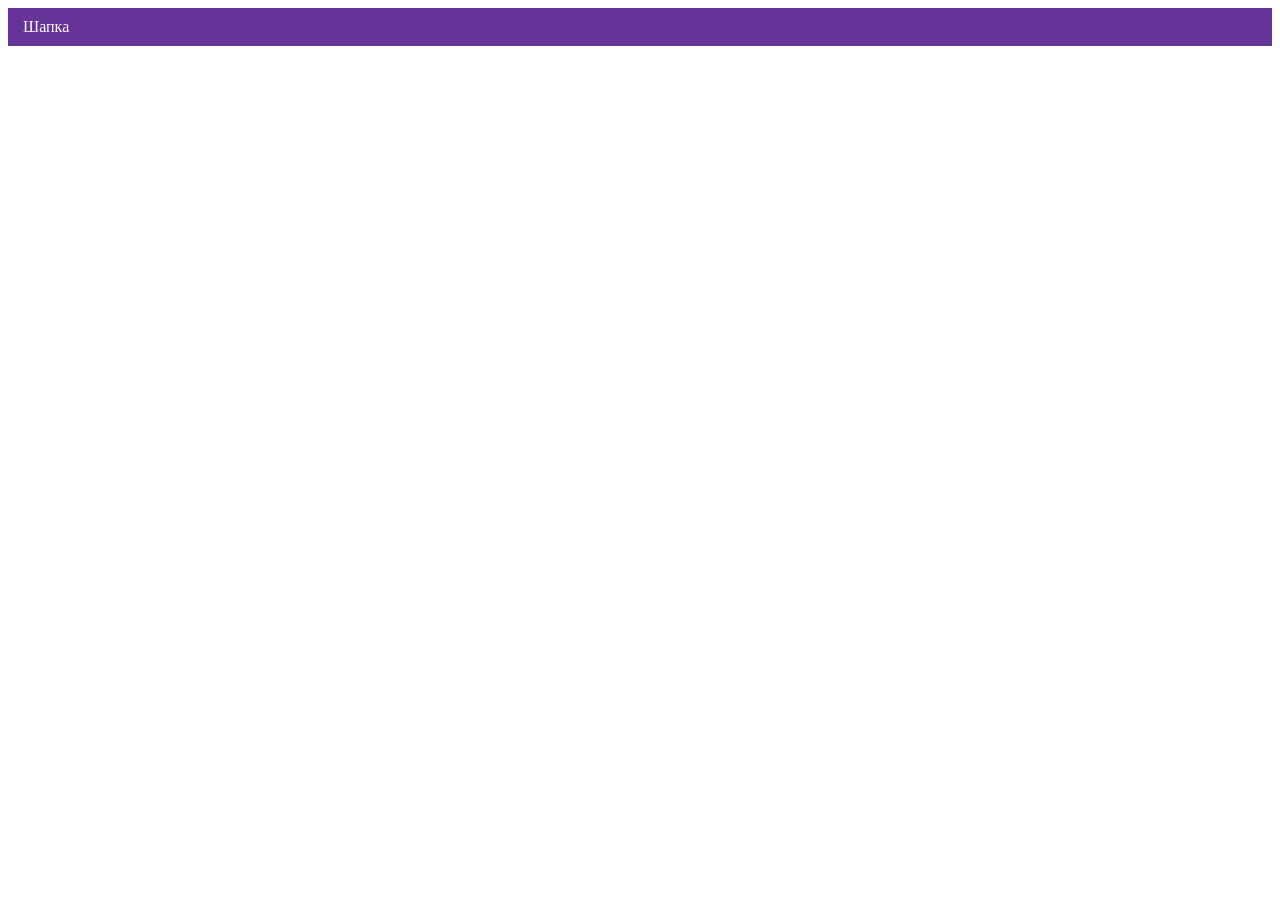
==== index.html @ 8f1eb262 "Deploying to gh-pages from @ htmlacademy-adaptive/2653045-cat-energy-2@f015c05406b6bfa0b7030d5f09952" ====
<!DOCTYPE html><html class="page" lang="ru"><head><meta charset="UTF-8"><title>Название проекта</title><meta name="viewport" content="width=device-width,initial-scale=1"><link rel="stylesheet" href="styles/styles.css"><script src="scripts/index.js" defer="defer"></script></head><body class="page__body"><header class="header">Шапка</header></body></html>
---- styles/styles.css ----
.header{color:#fff;background-color:#639;padding:10px 15px}
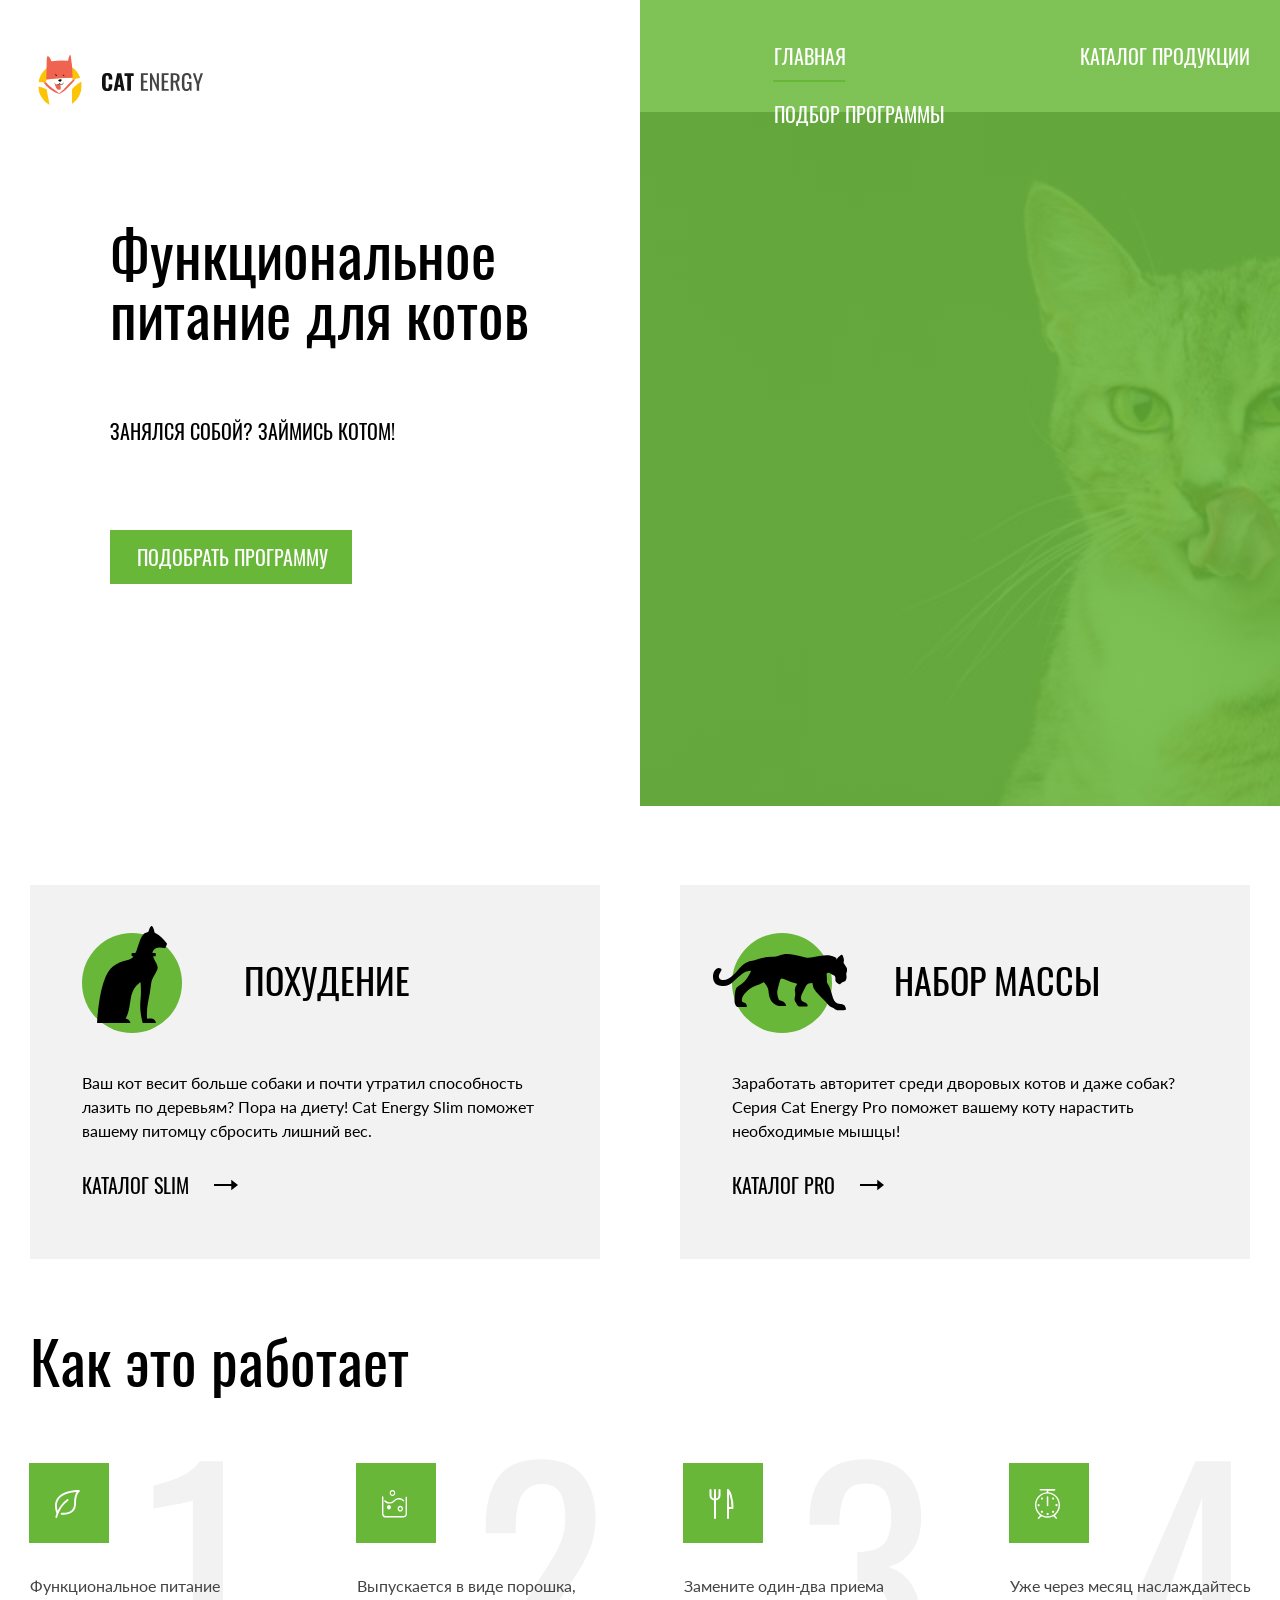
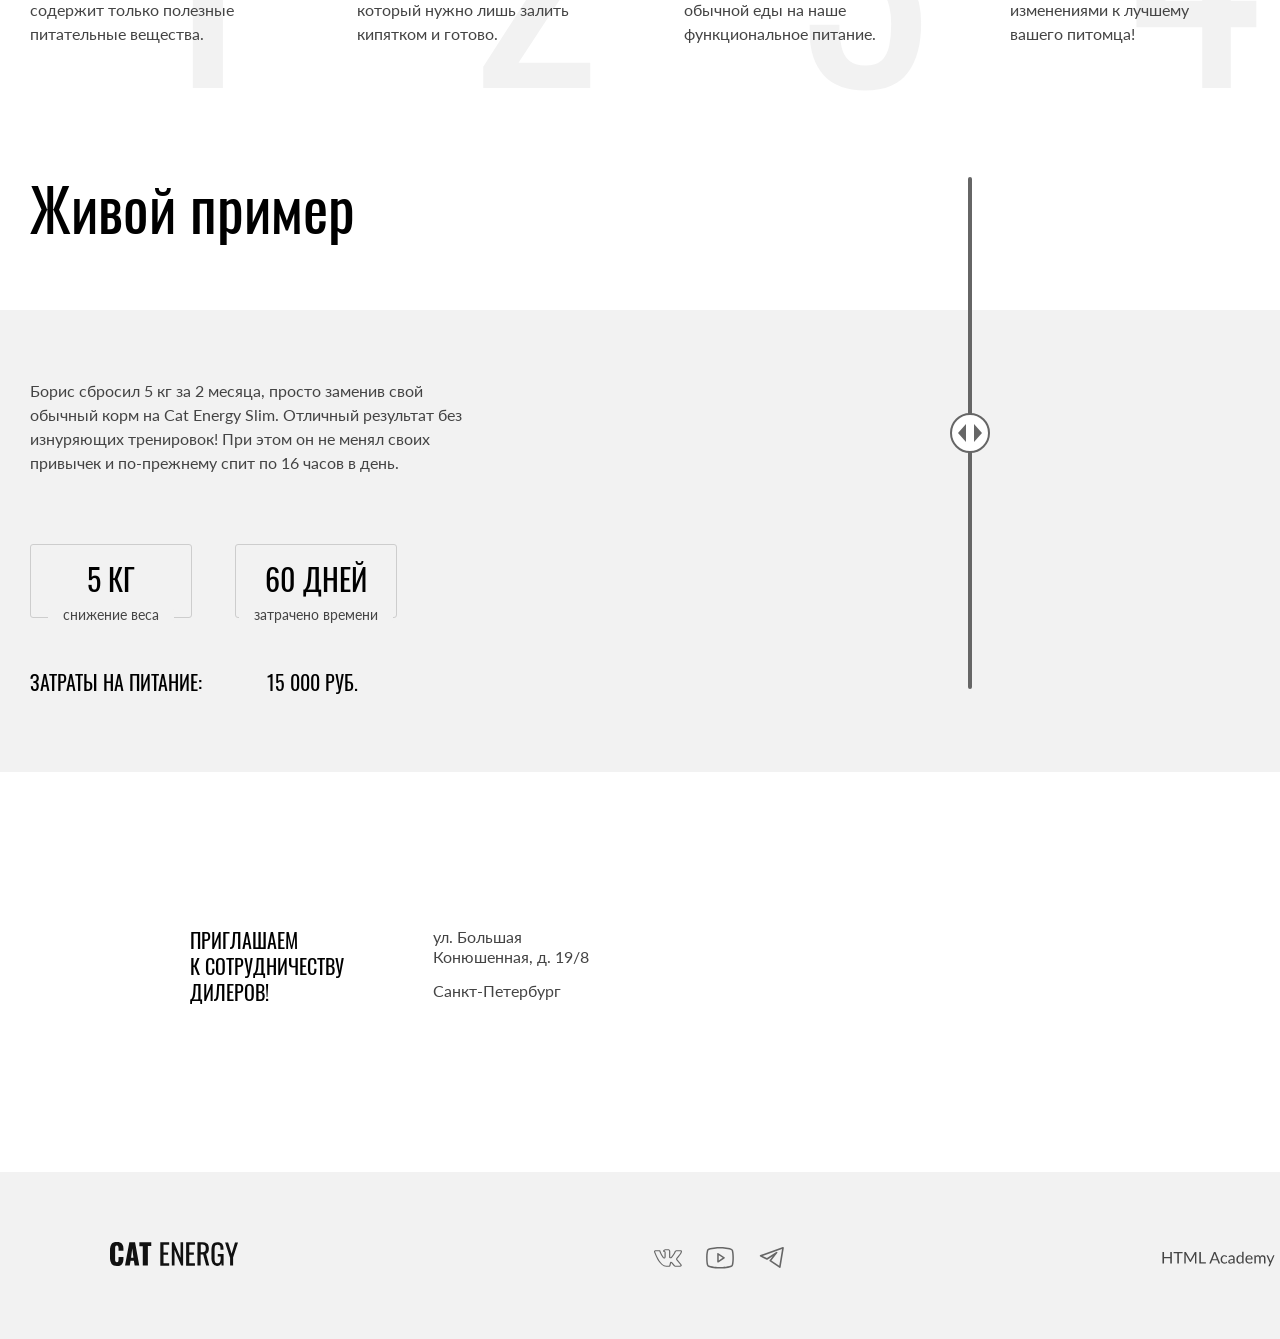
==== commit dcecd2e4: "Deploying to gh-pages from @ htmlacademy-adaptive/2653045-cat-energy-2@cd85c48f85f87621ff75f94e07ad9" ====
--- a/index.html
+++ b/index.html
@@ -1 +1 @@
-<!DOCTYPE html><html class="page" lang="ru"><head><meta charset="UTF-8"><title>Название проекта</title><meta name="viewport" content="width=device-width,initial-scale=1"><link rel="stylesheet" href="styles/styles.css"><script src="scripts/index.js" defer="defer"></script></head><body class="page__body"><header class="header">Шапка</header></body></html>+<!DOCTYPE html><html class="page" lang="ru"><head><meta charset="UTF-8"><meta name="viewport" content="width=device-width,initial-scale=1"><link rel="stylesheet" href="styles/styles.css"><title>Cat-energy</title><meta name="viewport" content="width=device-width,initial-scale=1"><script src="scripts/index.js" defer="defer"></script><link rel="preload" href="fonts/lato/Lato-Regular.woff2" type="font/woff2" as="font" crossorigin="anonymous"><link rel="preload" href="fonts/oswald/oswaldregular.woff2" type="font/woff2" as="font" crossorigin="anonymous"></head><body class="page__body"><header class="main-header main-header--index main-header--opened"><div class="main-header content-limiter"><div class="header-wrapper"><a class="header-wrapper__logo" href="index.html"><picture class="header-wrapper__cat-logo"><source media="(min-width: 1440px)" width="70" height="59" type="image/svg+xml" srcset="images/desktop-cat-logo.svg"><source media="(min-width: 768px)" width="60" height="50" type="image/svg+xml" srcset="images/tablet-cat-logo.svg"><img src="images/mobile-cat-logo.svg" alt="cat energy" width="33" height="38"></picture></a><a class="header-wrapper__logo" href="index.html"><picture class="header-wrapper__letters"><source media="(min-width: 1440px)" width="118" height="21" type="image/svg+xml" srcset="images/desktop-letters-logo.svg"><source media="(min-width: 768px)" width="101" height="18" type="image/svg+xml" srcset="images/tablet-letters-logo.svg"><img src="images/mobile-letters-logo.svg" alt="cat energy" width="101" height="18"></picture></a><div class="header-wrapper__toglewrap header-wrapper__toglewrap--nojs"><button class="header-wrapper__toggle" type="button"><span class="visually-hidden">Открыть меню</span></button></div></div><nav class="main-nav main-nav--nojs"><div class="main-nav__wrapper"><ul class="main-nav__list"><li class="main-nav__list-item"><a class="main-nav__link main-nav__link--active" href="#">Главная</a></li><li class="main-nav__list-item"><a class="main-nav__link" href="catalog.html">Каталог продукции</a></li><li class="main-nav__list-item"><a class="main-nav__link" href="#">Подбор программы</a></li></ul></div></nav></div></header><main class="main-container"><div class="main-promo"><div class="content-limiter main-promo__grid"><h1 class="main-promo__title">Функциональное питание&nbsp;для&nbsp;котов</h1><p class="main-promo__description">Занялся собой? Займись котом!</p><div class="main-promo__picture"><picture><source media="(min-width: 1440px)" width="552" height="499" type="image/webp" srcset="images/desktop-index-can@1x.webp, images/desktop-index-can@2x.webp 2x"><source media="(min-width: 768px)" width="709" height="609" type="image/webp" srcset="images/tablet-index-can@1x.webp, images/tablet-index-can@2x.webp 2x"><source width="280" height="270" type="image/webp" srcset="images/mobile-index-can@1x.webp, images/mobile-index-can@2x.webp 2x"><source media="(min-width: 1440px)" width="552" height="499" type="image/png" srcset="images/desktop-index-can@1x.png, images/desktop-index-can@2x.png 2x"><source media="(min-width: 768px)" width="709" height="609" type="image/png" srcset="images/tablet-index-can@1x.png, images/tablet-index-can@2x.png 2x"><img src="images/mobile-index-can@1x.png" alt="Питание для котов курица" width="280" height="270"></picture></div><a class="main-promo__program-selection" href="#">Подобрать программу</a></div></div><ul class="catalog-promo content-limiter"><li class="catalog-promo-card catalog-promo-card--cat"><h2 class="catalog-promo-card__title">похудение</h2><p class="catalog-promo-card__description">Ваш кот весит больше собаки и почти утратил способность лазить по деревьям? Пора на диету! Cat Energy Slim поможет вашему питомцу сбросить лишний вес.</p><div class="catalog-promo-card-button"><a class="catalog-promo-card-button__link" href="#">Каталог slim</a></div></li><li class="catalog-promo-card catalog-promo-card--panter"><h2 class="catalog-promo-card__title">Набор массы</h2><p class="catalog-promo-card__description">Заработать авторитет среди дворовых котов и даже собак? Серия Cat Energy Pro поможет вашему коту нарастить необходимые мышцы!</p><div class="catalog-promo-card-button"><a class="catalog-promo-card-button__link" href="#">каталог pro</a></div></li></ul><div class="main-advantages content-limiter"><h2 class="main-advantages__title">Как это работает</h2><ul class="main-advantages-list"><li class="main-advantages__item main-advantages__item--leaf"><p class="main-advantages-list__description">Функциональное питание содержит только полезные питательные вещества.</p></li><li class="main-advantages__item main-advantages__item--bubbles"><p class="main-advantages-list__description">Выпускается в виде порошка, который нужно лишь залить кипятком и готово.</p></li><li class="main-advantages__item main-advantages__item--eat"><p class="main-advantages-list__description">Замените один-два приема обычной еды на наше функциональное питание.</p></li><li class="main-advantages__item main-advantages__item--clock"><p class="main-advantages-list__description">Уже через месяц наслаждайтесь изменениями к лучшему вашего&nbsp;питомца!</p></li></ul></div><div class="main-case-background"><div class="main-case content-limiter"><h2 class="main-case__title">Живой пример</h2><p class="main-case__text">Борис сбросил 5 кг за 2 месяца, просто заменив свой обычный корм на Cat Energy Slim. Отличный результат без изнуряющих тренировок! При этом он не менял своих привычек и по-прежнему спит по 16 часов в день.</p><div class="main-case-statistics"><ul class="main-case-statistics__list"><li class="main-case-statistics__item"><div class="main-case-statistics__border"><p class="main-case-statistics__stats">5 кг</p></div><p class="main-case-statistics__description">снижение веса</p></li><li class="main-case-statistics__item"><div class="main-case-statistics__border"><p class="main-case-statistics__stats">60 дней</p></div><p class="main-case-statistics__description">затрачено времени</p></li></ul><div class="main-case__cost-wrapper"><p class="main-case__cost">Затраты на питание:</p><p class="main-case__cost">15 000 РУБ.</p></div></div><div class="main-case-image-slider"><picture><source media="(min-width: 1440px)" width="560" height="512" type="image/webp" srcset="images/tablet-cat-before@1x.webp, images/tablet-cat-before@2x.webp 2x"><source media="(min-width: 768px)" width="560" height="512" type="image/webp" srcset="images/tablet-cat-before@1x.webp, images/tablet-cat-before@2x.webp 2x"><source width="280" height="256" type="image/webp" srcset="images/mobile-cat-before@1x.webp, images/mobile-cat-before@2x.webp 2x"><source media="(min-width: 1440px)" width="560" height="512" type="image/png" srcset="images/tablet-cat-before@1x.png, images/tablet-cat-before@2x.png 2x"><source media="(min-width: 768px)" width="560" height="512" type="image/png" srcset="images/tablet-cat-before@1x.png, images/tablet-cat-before@2x.png 2x"><img src="images/mobile-cat-before@1x.png" alt="Ваш кот до и после" width="280" height="256"></picture><picture><source media="(min-width: 1440px)" width="560" height="512" type="image/webp" srcset="images/tablet-cat-after@1x.webp, images/tablet-cat-after@2x.webp 2x"><source media="(min-width: 768px)" width="560" height="512" type="image/webp" srcset="images/tablet-cat-after@1x.webp, images/tablet-cat-after@2x.webp 2x"><source width="280" height="256" type="image/webp" srcset="images/mobile-cat-after@1x.webp, images/mobile-cat-after@2x.webp 2x"><source media="(min-width: 1440px)" width="560" height="512" type="image/png" srcset="images/tablet-cat-after@1x.png, images/tablet-cat-after@2x.png 2x"><source media="(min-width: 768px)" width="560" height="512" type="image/png" srcset="images/tablet-cat-after@1x.png, images/tablet-cat-after@2x.png 2x"><img src="images/mobile-cat-after@1x.png" alt="Ваш кот до и после" width="280" height="256"></picture><button class="main-case-image-slider__btn" type="button"><span class="visually-hidden">Слайдер фото до и после</span></button></div></div></div><div class="main-map"><div class="main-map__wrapper"><h2 class="main-map__title">приглашаем к&nbsp;сотрудничеству дилеров!</h2><div class="main-map__text-wrapper"><p class="main-map__text">ул. Большая Конюшенная, д. 19/8</p><p class="main-map__text">Санкт-Петербург</p></div></div><picture class="main-map__picture main-map__picture--nojs"><source media="(min-width: 1440px)" width="1440" height="400" type="image/webp" srcset="images/desktop-location@1x.webp, images/desktop-location@2x.webp 2x"><source media="(min-width: 768px)" width="768" height="400" type="image/webp" srcset="images/tablet-location@1x.webp, images/tablet-location@2x.webp 2x"><source width="768" height="400" type="image/webp" srcset="images/mobile-location@1x.webp, images/mobile-location@2x.webp 2x"><source media="(min-width: 1440px)" width="1440" height="400" type="image/png" srcset="images/desktop-location@1x.png, images/desktop-location@2x.png 2x"><source media="(min-width: 768px)" width="768" height="400" type="image/png" srcset="images/tablet-location@1x.png, images/tablet-location@2x.png 2x"><img class="main-map__img" src="images/mobile-location@1x.png" srcset="images/mobile-location@2x.png 2x" alt="cat energy" width="320" height="362"></picture><iframe class="main-map__frame main-map__frame--hidden" src="https://www.google.com/maps/embed?pb=!1m18!1m12!1m3!1d1998.5991032728616!2d30.3230833!3d59.9387942!2m3!1f0!2f0!3f0!3m2!1i1024!2i768!4f13.1!3m3!1m2!1s0x4696310fca5afc31%3A0xa24b26c0d196de71!2z0JHQvtC70YzRiNCw0Y8g0JrQvtC90Y7RiNC10L3QvdCw0Y8g0YPQuy4sIDE5LCDQodCw0L3QutGCLdCf0LXRgtC10YDQsdGD0YDQsywgMTkxMTg2!5e0!3m2!1sru!2sru!4v1758610365186!5m2!1sru!2sru" style="border:0;" allowfullscreen="" loading="lazy" referrerpolicy="no-referrer-when-downgrade"></iframe></div></main><footer class="main-footer"><div class="main-footer__items content-limiter"><a class="main-footer__link" href="index.html"><span class="visually-hidden">Ссылка на главную страницу</span> <svg width="128" height="24"><use href="icons/stack.svg#footer-cat-energy-logo"></use></svg></a><ul class="main-footer__social-list"><li class="main-footer__social-item"><a class="main-footer__social-link main-footer__social-link--vk" href="#"><span class="visually-hidden">Ссылка на страницу ВК</span></a></li><li class="main-footer__social-item"><a class="main-footer__social-link main-footer__social-link--youtube" href="#"><span class="visually-hidden">Ссылка на страницу Ютуб</span></a></li><li class="main-footer__social-item"><a class="main-footer__social-link main-footer__social-link--tg" href="#"><span class="visually-hidden">Ссылка на страницу Телеграм</span></a></li></ul><div class="main-footer__academy-wrapper"><a class="main-footer__academy-link" href="https://htmlacademy.ru/intensive/adaptive"><span class="visually-hidden">Ссылка на страницу Академии</span> </a><svg width="113" height="20"><use href="icons/stack.svg#icon-htmlacademy-letters"></use></svg></div></div></footer></body></html>
--- a/styles/styles.css
+++ b/styles/styles.css
@@ -1 +1 @@
-.header{color:#fff;background-color:#639;padding:10px 15px}+@font-face{font-family:Lato;font-weight:400;font-style:normal;src:url(../fonts/lato/Lato-Regular.woff2)format("woff2");font-display:swap}@font-face{font-family:Oswald;font-weight:400;font-style:normal;src:url(../fonts/oswald/oswaldregular.woff2)format("woff2");font-display:swap}body{margin:0;font-family:Lato,Arial,sans-serif}.visually-hidden{clip:rect(0 0 0 0);white-space:nowrap;-webkit-clip-path:inset(100%);clip-path:inset(100%);border:0;width:1px;height:1px;margin:-1px;padding:0;position:absolute;overflow:hidden}.content-limiter{box-sizing:border-box;width:320px;margin:0 auto;padding:0 20px}@media (width>=768px){.content-limiter{box-sizing:border-box;width:768px;margin:0 auto;padding:0 30px}}@media (width>=1280px){.content-limiter{box-sizing:border-box;width:1220px;margin:0 auto;padding:0}}.main-header{flex-direction:column;display:flex}@media (width>=768px){.main-header{flex-direction:row;margin-bottom:38px;display:flex}}@media (width>=1280px){.main-header{z-index:1;flex-direction:row;height:142px;margin-bottom:0;display:flex;position:relative}.main-header--index{background:linear-gradient(90deg,#fff 50%,#68b738d9 50%)}.main-header--index .main-nav__link{color:#fff}}.header-wrapper{flex-direction:row;height:65px;display:flex}.header-wrapper__logo:hover{opacity:.6}.header-wrapper__logo:active{opacity:.4}.header-wrapper__toglewrap{padding:20px 21px 21px 0;display:block}.header-wrapper__toglewrap--nojs{display:none}.header-wrapper__toggle{background-color:#fff;border:none;width:24px;height:24px;padding:0;position:relative}@media (width>=768px){.header-wrapper__toglewrap{display:none}}.header-wrapper--closed .header-wrapper__toggle:before{content:"";background-color:#000;width:24px;height:2px;position:absolute;top:2px;left:0;box-shadow:0 8px #000,0 16px #000}.main-header--opened .header-wrapper__toggle:before,.main-header--opened .header-wrapper__toggle:after{content:"";z-index:2;background-color:#000;width:24px;height:2px;position:absolute;left:0}.main-header--opened .header-wrapper__toggle:before{box-shadow:none;transform:rotate(45deg)}.main-header--opened .header-wrapper__toggle:after{transform:rotate(-45deg)}.main-header--opened .header-wrapper__toggle:active:before,.main-header--opened .header-wrapper__toggle:active:after{background-color:#0000004d}@media (width<=767px){.header-wrapper--closed .main-nav{display:none}}.header-wrapper__cat-logo{box-sizing:border-box;padding:13px 56px 14px 0;display:block}@media (width>=768px){.header-wrapper__cat-logo{box-sizing:border-box;padding:25px 13px 0 0;display:block}}@media (width>=1280px){.header-wrapper__cat-logo{box-sizing:border-box;padding:55px 0 0;display:block}}.header-wrapper__letters{box-sizing:border-box;margin-top:3px;padding:20px 65px 24px 0;display:block}@media (width>=768px){.header-wrapper__letters{box-sizing:border-box;padding:38px 94px 0 0;display:block}}@media (width>=1280px){.header-wrapper__letters{box-sizing:border-box;padding:70px 12px 0;display:block}}.main-nav{z-index:1;background-color:#fff;flex-direction:column;width:100%;display:flex;position:absolute;top:64px;left:0}@media (width>=768px){.main-nav{z-index:1;background-color:#fff;flex-direction:row;width:100%;display:flex;position:static}}@media (width>=1280px){.main-nav{z-index:1;background-color:unset;flex-direction:row;width:100%;display:flex;position:static}}.main-nav--nojs{z-index:1;background-color:#fff;flex-direction:column;width:100%;display:flex;position:static;top:64px;left:0}@media (width>=1280px){.main-nav--nojs{z-index:1;background-color:unset;flex-direction:row;width:100%;display:flex;position:static}}.main-nav__wrapper{flex-direction:column;display:flex}@media (width>=1280px){.main-nav__wrapper{flex-direction:column;justify-content:center;margin-top:28px;margin-left:auto;display:flex}}.main-nav__list{text-transform:uppercase;color:#000;flex-direction:column;margin:0;padding:0;font-family:Oswald,Arial,sans-serif;font-size:20px;font-weight:400;line-height:20px;list-style-type:none;display:flex}@media (width>=768px){.main-nav__list{flex-direction:row;gap:33px;width:100%;padding:39px 0 0;display:flex}}@media (width>=1280px){.main-nav__list{flex-flow:wrap;justify-content:space-between;width:476px;padding:0;display:flex}}.main-nav__list-item{color:#000;border-bottom:1px solid #e6e6e6;flex:none;font-family:Oswald,Arial,sans-serif;font-size:20px;font-weight:400;line-height:20px}.main-nav__list-item:hover{opacity:.6}.main-nav__list-item:active{opacity:.3}@media (width>=768px){.main-nav__list-item{border:none}}.main-nav__link{color:#000;text-align:center;padding:22px 24px 24px;font-family:Oswald,Arial,sans-serif;font-size:20px;font-weight:400;line-height:20px;text-decoration:none;display:block;position:relative}@media (width>=768px){.main-nav__link{color:#000;text-align:center;white-space:nowrap;padding:0;font-family:Oswald,Arial,sans-serif;font-size:18px;font-weight:400;line-height:24px;text-decoration:none;display:block;position:relative}}@media (width>=1280px){.main-nav__link{color:#000;font-size:20px;line-height:25px}}@media (width>=768px){.main-nav__list-item{position:relative}.main-nav__link--active:after{content:"";content:"";background-color:#68b738;width:100%;height:2px;position:absolute;top:32px;right:1px}}@media (width>=1280px){.main-nav__link--active:after{background-color:#68b738;top:36px}}.main-promo{background-color:#2e4d1c;background-image:-webkit-linear-gradient(#66b738d9 60%,#fff 60%),-webkit-image-set(url(../images/index-background-mobile@1x.jpg) 1x,url(../images/index-background-mobile@2x.jpg) 2x);background-image:linear-gradient(#66b738d9 60%,#fff 60%),image-set("../images/index-background-mobile@1x.jpg" 1x,"../images/index-background-mobile@2x.jpg" 2x);background-position:top,top;background-repeat:no-repeat,no-repeat;background-size:100% 100%,auto 320px;flex-direction:column;margin:0;padding-top:27px;display:flex}@media (width>=768px){.main-promo{background-color:#fff;background-image:none;margin:0 0 -3px;padding:0}}@media (width>=1280px){.main-promo{background:linear-gradient(90deg,#0000 50%,#68b738d9 50%);padding-top:0;padding-bottom:52px;position:relative}.main-promo:after{content:"";z-index:-2;background-image:-webkit-image-set(url(../images/desktop-cat-main-background@1x.jpg) 1x,url(../images/desktop-cat-main-background@2x.jpg) 2x);background-image:image-set("../images/desktop-cat-main-background@1x.jpg" 1x,"../images/desktop-cat-main-background@2x.jpg" 2x);background-size:cover;height:694px;position:absolute;inset:auto 0 0 50%}}@media (width>=768px){.main-promo__grid{grid-template-columns:1fr;grid-auto-rows:auto;display:grid}}@media (width>=1280px){.main-promo__grid{grid-template-rows:min-content min-content min-content;grid-template-columns:416px auto;align-items:start;padding-left:80px;display:grid}}.main-promo__title{color:#fff;text-align:center;grid-area:1/1/2/2;margin:0 0 25px;font-family:Oswald,Arial,sans-serif;font-size:36px;font-weight:400;line-height:36px}@media (width>=768px){.main-promo__title{color:#000;text-align:start;margin:0;padding-bottom:40px;padding-left:90px;font-family:Oswald,Arial,sans-serif;font-size:60px;font-weight:400;line-height:60px}}@media (width>=1280px){.main-promo__title{color:#000;text-align:start;box-sizing:border-box;grid-area:1/1/2/2;min-height:120px;margin:81px 0 40px;padding:0;font-family:Oswald,Arial,sans-serif;font-size:60px;font-weight:400;line-height:60px}}.main-promo__description{color:#fff;text-align:center;text-transform:uppercase;margin:0;padding:0 0 29px;font-family:Oswald,Arial,sans-serif;font-size:14px;font-weight:400;line-height:14px}@media (width>=768px){.main-promo__description{color:#000;text-transform:uppercase;text-align:start;margin:0 0 21px 90px;padding:0;font-family:Oswald,Arial,sans-serif;font-size:20px;font-weight:400;line-height:20px}}@media (width>=1280px){.main-promo__description{color:#000;text-transform:uppercase;text-align:start;margin:0 0 52px;padding:0;font-family:Oswald,Arial,sans-serif;font-size:20px;font-weight:400;line-height:20px}}.main-promo__program-selection{text-transform:uppercase;color:#fff;text-align:center;box-sizing:border-box;background-color:#68b738;width:280px;height:-moz-fit-content;height:fit-content;margin-bottom:20px;padding:10px 64px;font-family:Oswald,Arial,sans-serif;font-size:16px;font-weight:400;line-height:20px;text-decoration:none;display:block}.main-promo__program-selection:hover{background-color:#5eaa2f}.main-promo__program-selection:active{color:#ffffff4d;background-color:#5eaa2f}@media (width>=768px){.main-promo__program-selection{box-sizing:border-box;grid-area:3/1/4/-1;width:242px;height:-moz-fit-content;height:fit-content;margin-top:29px;margin-left:90px;padding:14px 24px 14px 26px;font-size:20px;line-height:26px}}@media (width>=1280px){.main-promo__program-selection{box-sizing:border-box;grid-area:3/1/4/-1;width:242px;height:-moz-fit-content;height:fit-content;margin:0 0 132px;padding:14px 24px 14px 26px;font-size:20px;line-height:26px}}@media (width>=768px){.main-promo__picture{grid-area:3/1/4/-1}}@media (width>=1280px){.main-promo__picture{grid-area:1/2/-1/-1;margin-left:-49px}}.catalog-promo{flex-direction:column;row-gap:20px;padding-bottom:20px;display:flex}@media (width>=768px){.catalog-promo{row-gap:30px;padding-bottom:45px}}@media (width>=1280px){.catalog-promo{flex-flow:wrap;column-gap:80px;margin-bottom:71px;padding:82px 0 0}}.catalog-promo-card{z-index:0;background-color:#f2f2f2;flex-direction:column;margin:0;padding:0 0 22px;display:flex;position:relative}@media (width>=1280px){.catalog-promo-card{width:570px;padding:0}}.catalog-promo-card:before{content:"";z-index:-1;background-color:#68b738;border-radius:50%;width:50px;height:50px;position:absolute;top:24px;left:20px}@media (width>=768px){.catalog-promo-card:before{content:"";z-index:-1;background-color:#68b738;border-radius:50%;width:200px;height:200px;position:absolute;top:90px;left:445px}}@media (width>=1280px){.catalog-promo-card:before{content:"";z-index:-1;background-color:#68b738;border-radius:50%;width:100px;height:100px;position:absolute;top:48px;left:52px}}.catalog-promo-card__title{color:#000;text-transform:uppercase;white-space:nowrap;margin:0;padding:30px 80px 29px 90px;font-family:Oswald,Arial,sans-serif;font-size:24px;font-weight:400;line-height:37px;display:block}@media (width>=768px){.catalog-promo-card__title{color:#000;white-space:nowrap;margin:0;padding:77px 491px 24px 53px;font-size:36px;line-height:36px;display:block}}@media (width>=1280px){.catalog-promo-card__title{color:#000;white-space:nowrap;margin:0;padding:77px 192px 73px 214px;font-size:36px;line-height:36px;display:block}}.catalog-promo-card__description{color:#000;border-bottom:1px solid #d9d9d9;margin:0 33px 15px 20px;padding-bottom:23px;font-family:Lato,Arial,sans-serif;font-size:14px;font-weight:400;line-height:18px}@media (width>=768px){.catalog-promo-card__description{border:none;margin:0;padding:0 316px 48px 52px;font-size:16px;line-height:24px}}@media (width>=1280px){.catalog-promo-card__description{border:none;margin:0;padding:0 61px 23px 52px;font-size:16px;line-height:24px}}.catalog-promo-card--cat:after{content:"";background:url(../icons/stack.svg#cat-catalog-mobile);width:36px;height:50px;position:absolute;top:20px;left:27px}@media (width>=768px){.catalog-promo-card--cat:after{content:"";width:140px;height:194px;position:absolute;top:80px;left:475px}}@media (width>=1280px){.catalog-promo-card--cat:after{content:"";width:70px;height:97px;position:absolute;top:41px;left:67px}}.catalog-promo-card--panter:after{content:"";background:url(../icons/stack.svg#panter-catalog-mobile);width:67px;height:50px;position:absolute;top:24px;left:12px}@media (width>=768px){.catalog-promo-card--panter:after{content:"";width:268px;height:112px;position:absolute;top:134px;left:411px}}@media (width>=1280px){.catalog-promo-card--panter:after{content:"";width:134px;height:100px;position:absolute;top:47px;left:33px}}.catalog-promo-card-button{height:20px}@media (width>=768px){.catalog-promo-card-button{align-items:center;width:-moz-fit-content;width:fit-content;height:38px;margin:0;padding:0 491px 31px 52px;display:flex}}@media (width>=1280px){.catalog-promo-card-button{width:-moz-fit-content;width:fit-content;height:38px;margin:0;padding:0 350px 55px 52px}}.catalog-promo-card-button:after{content:"";background-image:url(../icons/stack.svg#icon-arrow);width:32px;height:12px;margin-left:13px;display:inline-block}@media (width>=768px){.catalog-promo-card-button:after{margin-left:25px}}.catalog-promo-card-button:hover:after{opacity:.6;background-image:url(../icons/stack.svg#icon-arrow-hover)}.catalog-promo-card-button__link{text-transform:uppercase;color:#000;vertical-align:bottom;margin-left:20px;font-family:Oswald,Arial,sans-serif;font-size:16px;font-weight:400;line-height:16px;text-decoration:none}.catalog-promo-card-button__link:hover{opacity:.6}.catalog-promo-card-button__link:active{opacity:.3}@media (width>=768px){.catalog-promo-card-button__link{text-transform:uppercase;color:#000;vertical-align:bottom;margin:0;font-size:20px;line-height:100%;text-decoration:none}}.main-advantages__title{color:#000;margin:0 0 40px;padding:0;font-family:Oswald,Arial,sans-serif;font-size:36px;font-weight:400;line-height:40px}@media (width>=768px){.main-advantages__title{margin:0 0 32px;padding:0;font-size:60px;line-height:60px}}@media (width>=1280px){.main-advantages__title{margin:0 0 72px;padding:0;font-size:60px;line-height:60px}}.main-advantages-list{counter-reset:step;grid-template-rows:repeat(4,60px);grid-template-columns:1fr;gap:20px;margin:0 0 49px;padding:0;list-style:none;display:grid}@media (width>=768px){.main-advantages-list{grid-template-rows:1fr 1fr;grid-template-columns:242px 242px;gap:36px 142px;margin:0;padding-top:40px;display:grid}}@media (width>=1280px){.main-advantages-list{counter-reset:step;grid-template-rows:1fr;grid-template-columns:1fr 1fr 1fr 1fr;gap:87px;margin:0 0 30px;padding:0;display:grid}}.main-advantages__item{max-width:200px;margin:0;padding:0 0 0 80px;position:relative}@media (width>=768px){.main-advantages__item{flex-direction:column;gap:0;max-width:none;height:280px;margin:0;padding:0;display:flex;position:relative}}@media (width>=1280px){.main-advantages__item{flex-direction:column;gap:0;width:230px;height:280px;margin:0;display:flex;position:relative}}.main-advantages__item:before{content:"";width:60px;height:60px;position:absolute}@media (width>=768px){.main-advantages__item:before{content:"";background-position:50%;background-repeat:no-repeat;background-size:contain;flex:none;width:80px;height:80px}}.main-advantages__item--leaf:before{z-index:2;background-image:url(../icons/stack.svg#icon-leaf);width:25px;display:block;position:absolute;top:-2px;left:20px}@media (width>=768px){.main-advantages__item--leaf:before{top:2px;left:25px}}.main-advantages__item--bubbles:before{z-index:2;background-image:url(../icons/stack.svg#icon-bubbles);width:25px;display:block;position:absolute;top:-2px;left:19px}@media (width>=768px){.main-advantages__item--bubbles:before{top:2px;left:25px}}.main-advantages__item--eat:before{z-index:2;background-image:url(../icons/stack.svg#icon-eat);width:25px;display:block;position:absolute;top:-2px;left:18px}@media (width>=768px){.main-advantages__item--eat:before{top:2px;left:25px}}.main-advantages__item--clock:before{z-index:2;background-image:url(../icons/stack.svg#icon-clock);width:25px;display:block;position:absolute;top:-2px;left:18px}@media (width>=768px){.main-advantages__item--clock:before{top:2px;left:25px}}.main-advantages-list__description{color:#444;margin:0;font-family:Lato,Arial,sans-serif;font-size:14px;font-weight:400;line-height:18px;position:relative}@media (width>=768px){.main-advantages-list__description{padding:112px 0 57px;font-size:16px;line-height:24px}}@media (width>=1280px){.main-advantages-list__description{min-width:245px;padding:112px 0 57px;font-size:16px;line-height:24px}}@media (width>=768px){.main-advantages__item:after{counter-increment:step;content:counter(step);color:#f2f2f2;z-index:-1;font-family:Oswald,Arial,sans-serif;font-size:280px;line-height:1;position:absolute;top:-40px;left:115px}}.main-advantages-list__description:before{content:"";background-color:#68b738;width:60px;height:60px;display:block;position:absolute;top:-2px;left:-80px}@media (width>=768px){.main-advantages-list__description:before{content:"";background-color:#68b738;width:80px;height:80px;display:block;position:absolute;top:1px;left:-1px}}.main-case{flex-direction:column;display:flex}@media (width>=768px){.main-case{border-top:1px solid #ebebeb;grid-template-rows:auto auto auto;grid-template-columns:1fr 1fr;display:grid}}@media (width>=1280px){.main-case{background:0 0;border:none;grid-template-rows:auto auto auto;grid-template-columns:1fr 1fr;padding:0;display:grid}}.main-case__title{color:#000;margin:0;padding:25px 0 40px;font-family:Oswald,Arial,sans-serif;font-size:36px;font-weight:400;line-height:40px}@media (width>=768px){.main-case__title{grid-area:1/1/2/-1;padding:45px 0 60px;font-size:60px;line-height:60px}}@media (width>=1280px){.main-case__title{white-space:nowrap;border:none;grid-area:1/1/2/2;padding:0 335px 142px 0}}.main-case__text{color:#444;grid-column:1/-1;margin:0;padding:0 0 20px;font-family:Lato,Arial,sans-serif;font-size:14px;font-weight:400;line-height:18px}@media (width>=768px){.main-case__text{margin:0;padding:0 0 55px;font-size:16px;line-height:24px}}@media (width>=1280px){.main-case__text{grid-area:2/1/3/2;max-width:433px;margin:0;padding:0 0 69px}}.main-case__cost-wrapper{flex-direction:row;gap:5px;margin:0 0 20px;padding:0 0 0 46px;display:flex}@media (width>=768px){.main-case__cost-wrapper{align-items:end;gap:none;flex-direction:column;margin:15px 0 0;display:flex}}@media (width>=1280px){.main-case__cost-wrapper{flex-direction:row;align-items:end;gap:65px;margin:0;padding:0;display:flex}}.main-case__cost{color:#000;text-align:center;text-transform:uppercase;margin:0;padding:0;font-family:Oswald,Arial,sans-serif;font-size:14px;font-weight:400;line-height:20px}@media (width>=768px){.main-case__cost{text-align:right;flex-shrink:0;width:-moz-fit-content;width:fit-content;margin:0;padding:0;font-size:20px;line-height:20px}}@media (width>=1280px){.main-case__cost{text-align:justify;grid-area:4/1/5/2}}.main-case-background{background-color:#eaeaea;padding-bottom:40px}@media (width>=768px){.main-case-background{background:#fff linear-gradient(0deg,#f2f2f2 0 462px,#0000 462px 100%);padding-top:5px;padding-bottom:101px}}@media (width>=1280px){.main-case-background{background:#fff linear-gradient(0deg,#f2f2f2 0 462px,#0000 462px 100%);padding-bottom:80px}}.main-case-statistics{flex-direction:column;display:flex}@media (width>=768px){.main-case-statistics{flex-direction:row;grid-column:1/-1;justify-content:space-between;align-items:flex-start;width:100%;margin-bottom:99px;display:flex}}@media (width>=1280px){.main-case-statistics{flex-flow:column wrap;grid-area:3/1/4/2;gap:50px;margin:0}}.main-case-statistics__list{flex-direction:row;gap:32px;margin:0 0 21px;padding:0;display:flex}@media (width>=768px){.main-case-statistics__list{flex-grow:1;gap:43px;width:-moz-fit-content;width:fit-content;margin:0;padding:0;list-style:none;display:flex}}.main-case-statistics__border{border:1px solid #cdcdcd;border-radius:3px}.main-case-statistics__item{flex-direction:column;width:162px;display:flex}.main-case-statistics__stats{text-transform:uppercase;color:#000;text-align:center;white-space:nowrap;width:124px;margin:0;padding:12px 0 16px;font-family:Oswald,Arial,sans-serif;font-size:24px;font-weight:400;line-height:24px}@media (width>=768px){.main-case-statistics__stats{text-align:center;white-space:nowrap;width:-moz-fit-content;width:fit-content;margin:0 auto;padding:15px 0 20px;font-size:30px;line-height:37px}}.main-case-statistics__description{color:#444;text-align:center;background-color:#eaeaea;border-radius:3px;max-width:77px;margin:-10px auto 0;padding:0 15px;font-family:Lato,Arial,sans-serif;font-size:12px;font-weight:400;line-height:100%}@media (width>=768px){.main-case-statistics__description{background-color:#fff;border-radius:3px;max-width:none;margin:-10px auto 0;padding-left:15px;padding-right:15px;font-size:14px;line-height:14px}}@media (width>=1280px){.main-case-statistics__description{background-color:#f2f2f2}}.main-case-image-slider{grid-template-columns:1fr;height:256px;display:grid;position:relative;overflow:hidden}@media (width>=768px){.main-case-image-slider{width:560px;height:512px;margin-left:75px}}@media (width>=1280px){.main-case-image-slider{grid-area:1/2/5/3;margin:0}}.main-case-image-slider picture{z-index:0;grid-area:1/1;place-self:stretch stretch}.main-case-image-slider img{object-fit:cover;width:100%;height:100%;display:block}.main-case-image-slider picture:first-of-type{-webkit-clip-path:inset(0 50% 0 0);clip-path:inset(0 50% 0 0)}.main-case-image-slider picture:last-of-type{-webkit-clip-path:inset(0 0 0 50%);clip-path:inset(0 0 0 50%)}.main-case-image-slider__btn{z-index:3;background:0 0;border:0;width:44px;padding:0;position:absolute;top:0;bottom:0;left:50%;transform:translate(-50%)}.main-case-image-slider__btn:before{content:"";background:#666;border-radius:2px;width:4px;position:absolute;top:0;bottom:0;left:50%;transform:translate(-50%)}.main-case-image-slider__btn:after{content:"";background:url(../icons/stack.svg#icon-thumb) 50%/40px 40px no-repeat;width:40px;height:40px;position:absolute;top:50%;left:50%;transform:translate(-50%,-50%)}.main-case-image-slider__btn:hover:before{background:#68b738}.main-case-image-slider__btn:hover:after{background:url(../icons/stack.svg#icon-thumb-hover) 50%/40px 40px no-repeat}.main-map{width:100%}@media (width>=1280px){.main-map{position:relative}}.main-map__img,.main-map__picture--nojs{width:100%;height:auto;margin:0 auto;display:block}.main-map--js,.main-map__frame--hidden{display:none}.main-map--frame-shown{width:100%;height:362px;margin:0 auto;display:block}@media (width>=768px){.main-map--frame-shown{height:400px}}.main-map__wrapper{flex-direction:row;display:flex}@media (width>=1280px){.main-map__wrapper{box-sizing:border-box;background-color:#fff;gap:80px;padding:60px 78px 60px 80px;position:absolute;top:95px;left:110px}}.main-map__catalog-wrapper{flex-direction:row;display:flex}.main-map__title{color:#000;text-transform:uppercase;margin:0;padding:26px 0 26px 20px;font-family:Oswald,Arial,sans-serif;font-size:16px;font-weight:400;line-height:20px}@media (width>=768px){.main-map__title{color:#000;text-transform:uppercase;margin:0;padding:61px 308px 61px 70px;font-size:20px;line-height:26px}}@media (width>=1280px){.main-map__title{color:#000;text-transform:uppercase;width:163px;margin:0;padding:0;font-size:20px;line-height:26px}}.main-map__text-wrapper{flex-direction:column;margin:0;padding:26px 20px 26px 0;display:flex}@media (width>=768px){.main-map__text-wrapper{text-align:end;gap:20px;padding:60px 70px 60px 0}}@media (width>=1280px){.main-map__text-wrapper{text-align:left;gap:14px;padding:0}}.main-map__text{color:#444;min-width:140px;margin:0;font-family:Lato,Arial,sans-serif;font-size:14px;font-weight:400;line-height:20px}@media (width>=768px){.main-map__text{color:#444;min-width:170px;margin:0;padding:0;font-size:16px;line-height:20px}}@media (width>=1280px){.main-map__text{color:#444;width:157px;margin:0;padding:0;font-size:16px;line-height:20px}}.main-footer{background-color:#f2f2f2}@media (width>=768px){.main-footer{margin:0;padding:62px 0}}@media (width>=1280px){.main-footer{margin:0;padding:70px 110px}}.main-footer__items{box-sizing:border-box;flex-direction:column;align-items:flex-end;display:flex}@media (width>=768px){.main-footer__items{flex-direction:row;align-items:flex-end;display:flex}}.main-footer__social-list{border-bottom:1px solid #d9d9d9;flex-direction:row;gap:24px;width:-moz-fit-content;width:fit-content;margin:0;padding:18px 74px;list-style-type:none;display:flex}@media (width>=768px){.main-footer__social-list{border:none;gap:26px;margin:0 0 0 160px;padding:0}}@media (width>=1280px){.main-footer__social-list{border:none;gap:24px;margin:0 0 0 416px;padding:0}}.main-footer__link{border-bottom:1px solid #d9d9d9;width:-moz-fit-content;width:fit-content;margin:0;padding:40px 76px 17px}.main-footer__link:hover{opacity:.6}.main-footer__link:active{opacity:.3}@media (width>=768px){.main-footer__link{border:none;width:-moz-fit-content;width:fit-content;margin:0;padding:0}}.main-footer__social-link--vk:before{content:"";background-color:#666;width:28px;height:22px;display:block;-webkit-mask-image:url(../icons/stack.svg#icon-vk);mask-image:url(../icons/stack.svg#icon-vk)}.main-footer__social-link--tg:before{content:"";background-color:#666;width:28px;height:22px;display:block;-webkit-mask-image:url(../icons/stack.svg#icon-tg);mask-image:url(../icons/stack.svg#icon-tg)}.main-footer__social-link--youtube:before{content:"";background-color:#666;width:28px;height:22px;display:block;-webkit-mask-image:url(../icons/stack.svg#icon-youtube);mask-image:url(../icons/stack.svg#icon-youtube)}.main-footer__social-link:hover:before{background-color:#68b738}.main-footer__social-link:active:before{opacity:.3}.main-footer__academy-wrapper{box-sizing:border-box;width:280px;margin:0;padding:29px 0 36px;display:flex;position:relative}@media (width>=768px){.main-footer__academy-wrapper{justify-content:flex-start;width:168px;margin:0 0 0 120px;padding:0}}@media (width>=1280px){.main-footer__academy-wrapper{margin-left:376px}}.main-footer__academy-link{align-self:flex-end}.main-footer__academy-link:after{content:"";background-color:#666;width:27px;height:34px;display:block;position:absolute;top:21px;left:253px;-webkit-mask-image:url(../icons/stack.svg#icon-htmlacademy-logo);mask-image:url(../icons/stack.svg#icon-htmlacademy-logo)}@media (width>=768px){.main-footer__academy-link:after{top:-9px;left:138px}}.main-footer__academy-link:hover:after{background-color:#68b738}.main-footer__academy-link:active:after{opacity:.3}.catalog-main__title{color:#000;box-sizing:border-box;white-space:nowrap;border-bottom:1px solid #ebebeb;padding:27px 42px 41px 20px;font-family:Oswald,Arial,sans-serif;font-size:36px;font-weight:400;line-height:36px}@media (width>=768px){.catalog-main__title{color:#000;box-sizing:border-box;white-space:nowrap;border:none;padding:39px 308px 84px 30px;font-size:60px;line-height:60px}}@media (width>=1280px){.catalog-main__title{border:none;margin-top:47px;padding:0 790px 84px 0}}.catalog-card-container{border-bottom:1px solid #ebebeb;flex-direction:column;padding:0 20px;display:flex}@media (width>=768px){.catalog-card-container{grid-gap:60px;border:none;grid-template-columns:1fr 1fr;padding:0 30px 74px;display:grid}}@media (width>=1280px){.catalog-card-container{grid-gap:63px 80px;grid-template-columns:1fr 1fr 1fr 1fr;margin-bottom:69px;padding:0;display:grid}}.catalog-card{border-bottom:1px solid #ebebeb;grid-template-columns:1fr 1fr;padding-bottom:25px;display:grid}@media (width>=768px){.catalog-card{background:linear-gradient(0deg,#f2f2f2 430px,#fff 81px);grid-template-rows:auto auto 1fr min-content;grid-template-columns:1fr;margin:0;padding:0 37px;display:grid}}@media (width>=1280px){.catalog-card{background:linear-gradient(0deg,#f2f2f2 430px,#fff 81px);flex-direction:column;width:245px;min-height:511px;margin:0;padding:0;display:flex}}.catalog-card__img:hover{opacity:.6}.catalog-card__img:active{opacity:.3}.catalog-card__img{grid-area:1/1/3/2;place-self:center;height:auto;margin:0}@media (width>=768px){.catalog-card__img{grid-area:1/1/2/2;justify-content:center;align-items:center;width:250px;height:242px;margin:0;padding:0;display:flex}}@media (width>=1280px){.catalog-card__img{height:231px}}@media (width>=768px){.catalog-card__picture{margin-top:-10px}}.catalog-card__product-link{grid-area:1/2/2/3;height:-moz-fit-content;height:fit-content;margin:0;padding:20px 64px 14px 0;text-decoration:none}@media (width>=768px){.catalog-card__product-link{text-align:center;align-self:anchor-center;grid-area:2/1/3/2;height:-moz-fit-content;height:fit-content;padding:0}}.catalog-card__product{text-transform:uppercase;color:#222;margin:0;padding:0;font-family:Oswald,Arial,sans-serif;font-size:16px;font-weight:400;line-height:20px;text-decoration:none}.catalog-card__product:hover{opacity:.6}.catalog-card__product:active{opacity:.3}@media (width>=768px){.catalog-card__product{width:135px;margin:0 auto 20px;font-size:20px;line-height:24px}}.catalog-card__specification-list{flex-direction:column;grid-area:2/2/3/3;margin:0;padding:0 0 21px;list-style:none;display:flex}@media (width>=768px){.catalog-card__specification-list{margin:0;grid-area:3/1/4/2;width:250px;margin-inline:auto;padding:0 0 27px}}@media (width>=1280px){.catalog-card__specification-list{width:169px;margin-inline:auto;padding-bottom:29px}}.catalog-card__specification-item{justify-content:space-between;display:flex}@media (width>=768px){.catalog-card__specification-item{border-bottom:1px solid #cdcdcd;margin-bottom:5px;padding-bottom:5px}}@media (width>=1280px){.catalog-card__specification-item{border-bottom:1px solid #cdcdcd;margin-bottom:8px;padding-bottom:5px}}.catalog-card__specification-text{color:#222;margin:0;padding:0;font-family:Lato,Arial,sans-serif;font-size:12px;font-weight:400;line-height:16px;text-decoration:none}@media (width>=768px){.catalog-card__specification-text{font-size:16px;line-height:20px}}.order-button{text-transform:uppercase;color:#fff;box-sizing:border-box;background-color:#68b738;border:none;grid-area:3/1/4/3;width:280px;height:40px;padding:10px 109px;font-family:Oswald,Arial,sans-serif;font-size:16px;font-weight:400;line-height:20px;text-decoration:none}@media (width>=768px){.order-button{grid-area:4/1/5/2;width:250px;height:40px;margin-bottom:40px;padding:10px 93px}}@media (width>=1280px){.order-button{width:169px;height:40px;margin-inline:auto;padding:10px 53px}}.order-button:hover{background-color:#5eaa2f}.order-button:active{color:#ffffff4d;background-color:#5eaa2f}.catalog-card-more{margin:0;margin-bottom:34px;padding:78px 0 0}@media (width>=768px){.catalog-card-more{border:2px solid #f2f2f2;margin:82px 0 0;padding:0}}@media (width>=1280px){.catalog-card-more{border:2px solid #f2f2f2;width:245px;height:430px;margin:80px 0 0;padding:0}}.catalog-card-more__title{text-transform:uppercase;color:#111;text-align:center;margin:0;padding:0 30px 8px;font-family:Oswald,Arial,sans-serif;font-size:16px;font-weight:400;line-height:20px;position:relative}@media (width>=768px){.catalog-card-more__title{padding:158px 91px 23px;font-size:20px;line-height:24px}}@media (width>=1280px){.catalog-card-more__title{padding:145px 47px 23px;font-size:20px;line-height:24px}}.catalog-card-more__title:before{content:"";background-color:#d3d3d3;width:2px;height:30px;position:absolute;top:-39px;left:139px;transform:translateY(-50%)}@media (width>=768px){.catalog-card-more__title:before{height:60px;top:78px;left:159px}}@media (width>=1280px){.catalog-card-more__title:before{top:78px;left:121px}}.catalog-card-more__title:after{content:"";background-color:#d3d3d3;width:30px;height:2px;position:absolute;top:-39px;left:125px;transform:translateY(-50%)}@media (width>=768px){.catalog-card-more__title:after{width:60px;top:78px;left:129px}}@media (width>=1280px){.catalog-card-more__title:after{width:60px;top:78px;left:91px}}.catalog-card-more__text{color:#444;margin:0;padding:0 30px 30px;font-family:Lato,Arial,sans-serif;font-size:12px;font-weight:400;line-height:16px}@media (width>=768px){.catalog-card-more__text{text-align:center;padding:0 77px 81px 70px;font-size:16px;line-height:18px}}@media (width>=1280px){.catalog-card-more__text{text-align:center;border-top:none;border-bottom:none;padding:0 37px 95px;font-size:16px;line-height:18px}}.more-button{color:#444;text-transform:uppercase;background-color:#f2f2f2;margin-bottom:25px;padding:10px 95px;font-family:Oswald,Arial,sans-serif;font-size:16px;font-weight:400;line-height:20px;text-decoration:none}@media (width>=768px){.more-button{box-sizing:border-box;width:250px;height:40px;margin:0 33px;padding:10px 80px;display:block}}@media (width>=1280px){.more-button{width:-moz-fit-content;width:fit-content;margin:0 38px 40px;padding:10px 39px}}.more-button:hover,.more-button:active{background-color:#ebebeb}.additional-products{flex-direction:column;display:flex}@media (width>=768px){.additional-products{margin-bottom:39px}}@media (width>=1280px){.additional-products{grid-template-columns:894px 245px;column-gap:80px;margin-bottom:99px;display:grid}}.additional-products__title{color:#000;border-bottom:1px solid #ebebeb;width:-moz-fit-content;width:fit-content;margin:25px 0 36px;padding:0;font-family:Oswald,Arial,sans-serif;font-size:24px;font-weight:400;line-height:24px;position:relative}@media (width>=768px){.additional-products__title{background-color:#fff;border:none;margin:0 0 80px 40px;padding:0;font-size:32px;line-height:32px;position:relative;box-shadow:-40px 0 #fff,40px 0 #fff}}@media (width>=1280px){.additional-products__title{background-color:#fff;grid-area:1/1/2/3;width:-moz-fit-content;width:fit-content;margin-left:0;padding:0;font-size:40px;line-height:40px}}.additional-products__title:before{content:"";width:100vw;height:2px;position:absolute;bottom:12px;right:-41px;box-shadow:100vw 0 #68b738}@media (width>=768px){.additional-products__title:before{content:"";z-index:-1;background-color:#68b738;width:100vw;height:2px;position:absolute;bottom:16px;right:-37px;box-shadow:100vw 0 #68b738}}@media (width>=1280px){.additional-products__title:before{content:"";background-color:#68b738;width:100vw;height:2px;position:absolute;bottom:22px;right:0;box-shadow:100vw 0 #68b738}}.additional-products__list{flex-direction:column;margin:0 0 33px;padding:0;list-style-type:none;display:flex}@media (width>=768px){.additional-products__list{margin-bottom:71px}}@media (width>=1280px){.additional-products__list{border-top:1px solid #cdcdcd;border-bottom:1px solid #cdcdcd;margin:0}}.additional-products__item{border-bottom:1px solid #cdcdcd;flex-direction:column;margin:0;padding-bottom:18px;display:flex}@media (width>=768px){.additional-products__item{border:1px solid #cdcdcd;grid-template-columns:1fr max-content;padding:26px 38px;display:grid}}@media (width>=1280px){.additional-products__item{border:none;border-bottom:1px solid #cdcdcd;flex-flow:wrap;justify-content:space-between;align-items:center;max-width:895px;margin:0;padding:15px 0;display:flex}.additional-products__item:last-child{border-bottom:none}}.additional-products__item-title{color:#222;text-transform:uppercase;margin:0;padding:13px 0;font-family:Oswald,Arial,sans-serif;font-size:16px;font-weight:400;line-height:16px}@media (width>=768px){.additional-products__item-title{text-transform:uppercase;margin:0;padding:0 0 25px;font-size:20px;line-height:20px}}@media (width>=1280px){.additional-products__item-title{margin:0;padding:0}}.additional-products__item-list{flex-direction:row;justify-content:space-between;padding:0 0 15px;display:flex}@media (width>=768px){.additional-products__item-list{align-items:anchor-center;gap:54px}}@media (width>=1280px){.additional-products__item-list{align-items:anchor-center;gap:none;min-width:286px;margin-left:auto;padding-bottom:0;padding-right:40px}}.additional-products__item-amount,.additional-products__item-price{color:#444;margin:0;font-family:Lato,Arial,sans-serif;font-size:14px;font-weight:400;line-height:14px}@media (width>=768px){.additional-products__item-price,.additional-products__item-amount{font-size:16px;line-height:20px}}.additional-products__order-button{text-transform:uppercase;color:#fff;box-sizing:border-box;background-color:#68b738;border:none;grid-area:3/1/4/3;width:280px;height:40px;padding:10px 109px;font-family:Oswald,Arial,sans-serif;font-size:16px;font-weight:400;line-height:20px;text-decoration:none}@media (width>=768px){.additional-products__order-button{width:632px;height:40px;padding:10px 285px}}@media (width>=1280px){.additional-products__order-button{width:244px;height:40px;padding:10px 91px}}.additional-products__order-button:hover{background-color:#5eaa2f}.additional-products__order-button:active{color:#ffffff4d;background-color:#5eaa2f}.catalog-gift{background-image:-webkit-linear-gradient(#68b738d9),-webkit-image-set(url(../images/cat-bag-gift@1x.jpg) 1x,url(../images/cat-bag-gift@2x.jpg) 2x);background-image:linear-gradient(#68b738d9),image-set("../images/cat-bag-gift@1x.jpg" 1x,"../images/cat-bag-gift@2x.jpg" 2x);background-position:50%;background-repeat:no-repeat;background-size:cover;max-height:290px;margin:0 0 40px;position:relative}@media (width>=768px){.catalog-gift{background-position:50% 60%;margin-bottom:43px}}@media (width>=1280px){.catalog-gift{width:-moz-fit-content;width:fit-content;margin:0}}.catalog-gift:before{content:"";background-image:url(../icons/stack.svg#icon-gift);background-position:50%;background-repeat:no-repeat;background-size:contain;width:78px;height:80px;display:block;position:absolute;top:58px;left:101px}@media (width>=768px){.catalog-gift:before{top:57px;left:79px}}.catalog-gift__text{color:#fff;text-align:center;min-width:161px;margin:0;padding:187px 64px 43px 57px;font-family:Lato,Arial,sans-serif;font-size:16px;font-weight:400;line-height:20px}@media (width>=768px){.catalog-gift__text{text-align:left;padding:70px 120px 69px 422px}}@media (width>=1280px){.catalog-gift__text{text-align:center;max-width:161px;padding:185px 42px 43px}}.promotions-subscribe__title{margin:0;padding:0 0 32px;font-family:Oswald,Arial,sans-serif;font-size:24px;font-weight:400;line-height:24px;position:relative}@media (width>=768px){.promotions-subscribe__title{background-color:#fff;width:-moz-fit-content;width:fit-content;margin-left:41px;padding-bottom:66px;font-size:32px;line-height:32px;box-shadow:-40px 0 #fff,40px 0 #fff}}@media (width>=1280px){.promotions-subscribe__title{margin:0 0 66px;padding:0;font-size:40px;line-height:40px}}.promotions-subscribe__title:before{content:"";z-index:-1;background-color:#fff;width:100vw;height:2px;position:absolute;bottom:44px;right:89px;box-shadow:100vw 0 #68b738}@media (width>=768px){.promotions-subscribe__title:before{content:"";z-index:-1;background-color:#68b738;width:100vw;height:2px;position:absolute;bottom:82px;right:-28px;box-shadow:100vw 0 #68b738}}@media (width>=1280px){.promotions-subscribe__title:before{bottom:25px}}.promotions-subscribe__text{text-align:center;margin:0;padding:0 0 24px;font-family:Oswald,Arial,sans-serif;font-size:16px;font-weight:400;line-height:24px}@media (width>=768px){.promotions-subscribe__text{margin-left:68px;margin-right:68px;font-size:24px;line-height:32px}.promotions-subscribe__form-wrapper{flex-direction:row;margin-bottom:39px;margin-left:37px;margin-right:68px;display:flex}}.promotions-subscribe__form{margin:0 0 16px;padding:0}@media (width>=1280px){.promotions-subscribe__form{margin-bottom:67px;padding-left:198px}}.promotions-subscribe__input{color:#444;text-transform:uppercase;box-sizing:border-box;border:1px solid #e7e7e7;width:100%;height:100%;padding:12px;font-family:Oswald,Arial,sans-serif;font-size:20px;line-height:20px}@media (width>=768px){.promotions-subscribe__input{width:376px;height:56px}}@media (width>=1280px){.promotions-subscribe__input{width:496px;height:56px}}.subscribe-button{text-transform:uppercase;color:#fff;box-sizing:border-box;background-color:#68b738;border:none;width:280px;height:56px;margin-bottom:40px;padding:15px 81px;font-family:Oswald,Arial,sans-serif;font-size:20px;font-weight:400;line-height:26px;text-decoration:none}@media (width>=768px){.subscribe-button{width:256px;padding:15px 70px}}.subscribe-button:hover{background-color:#5eaa2f}.subscribe-button:active{color:#ffffff4d;background-color:#5eaa2f}
